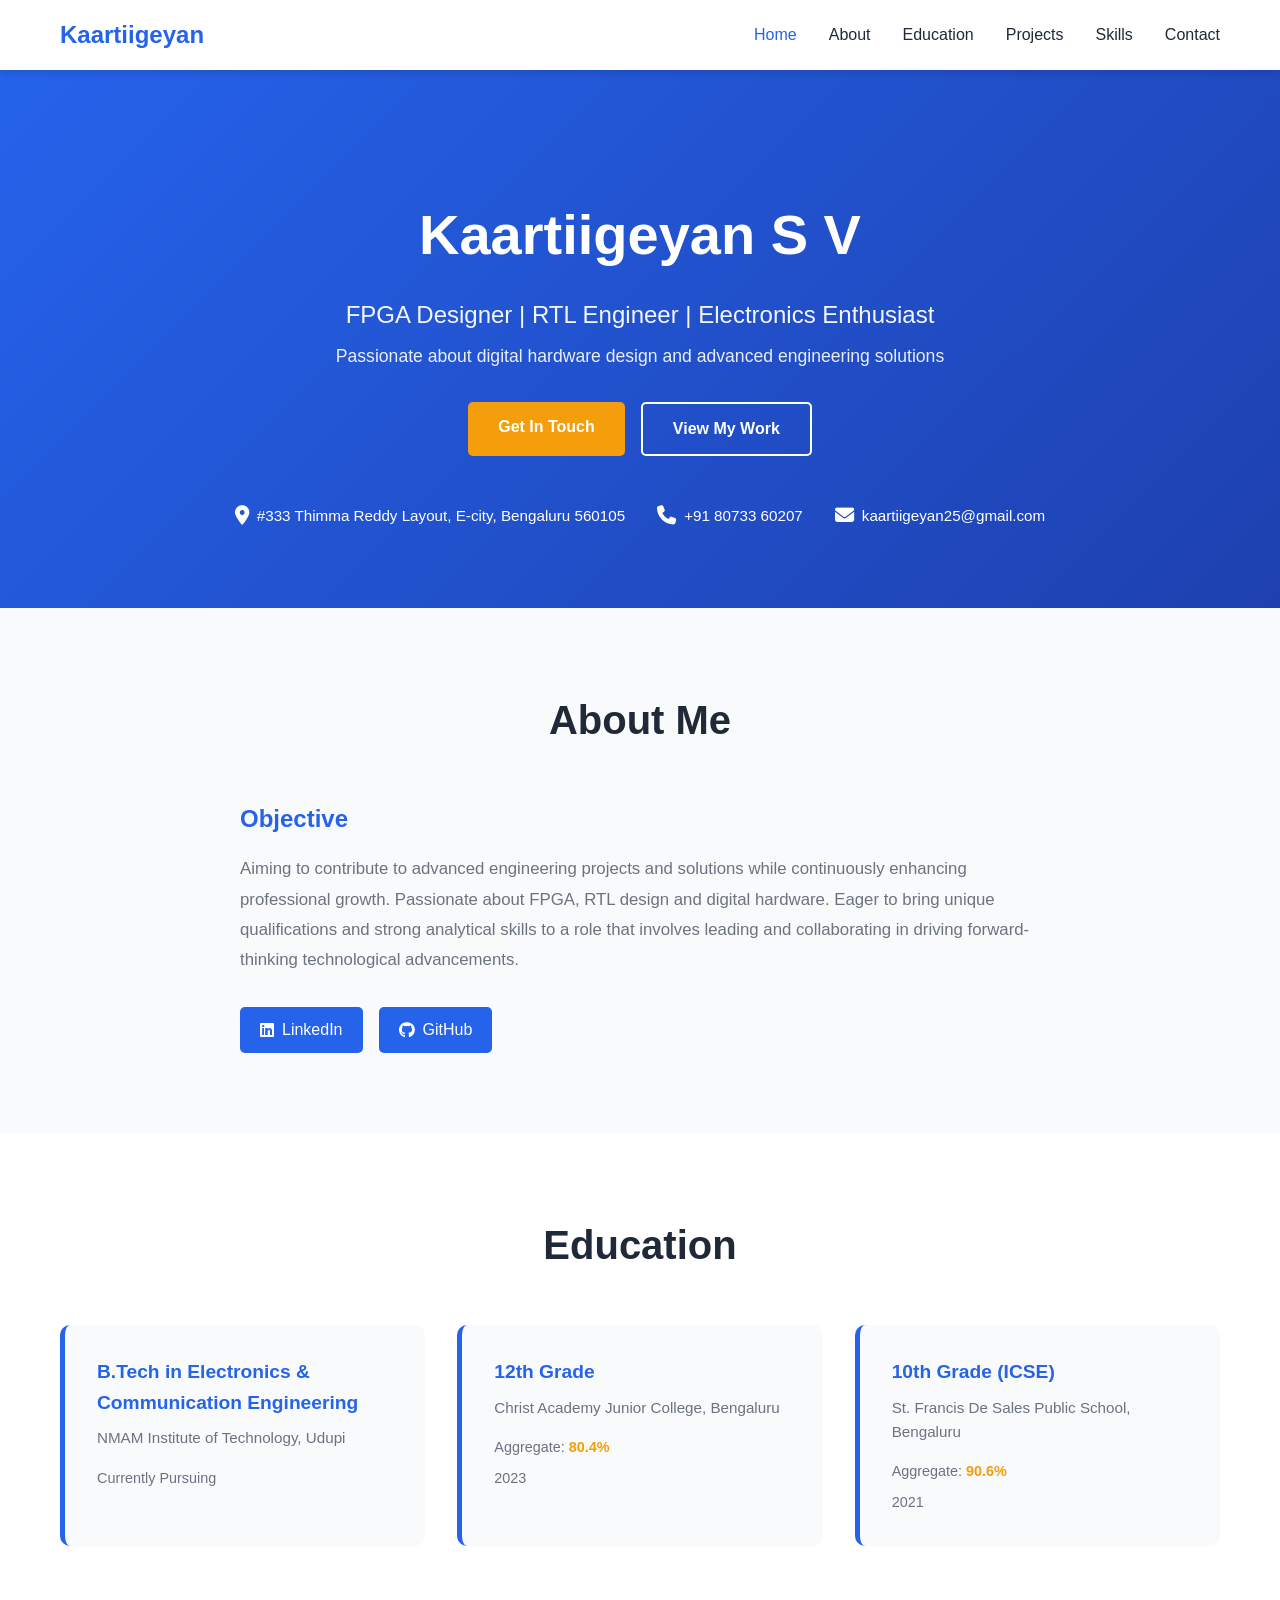
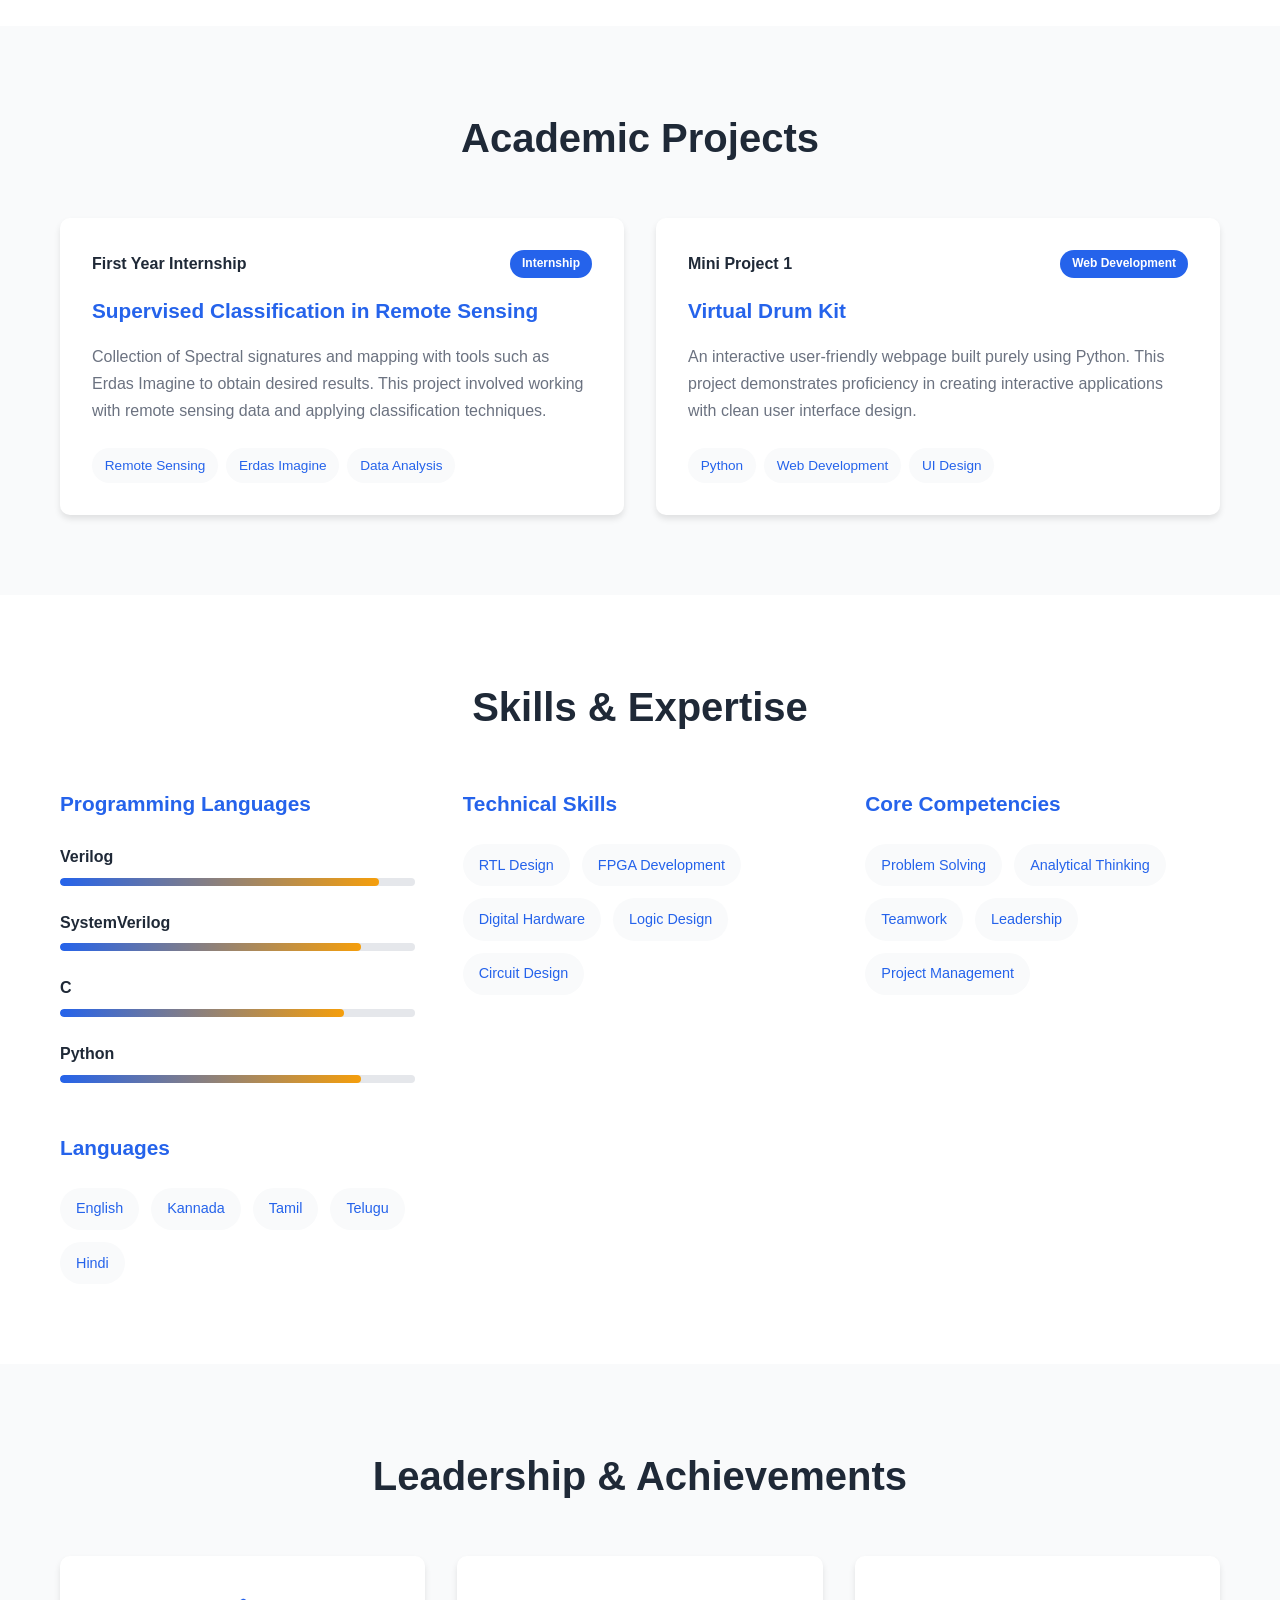
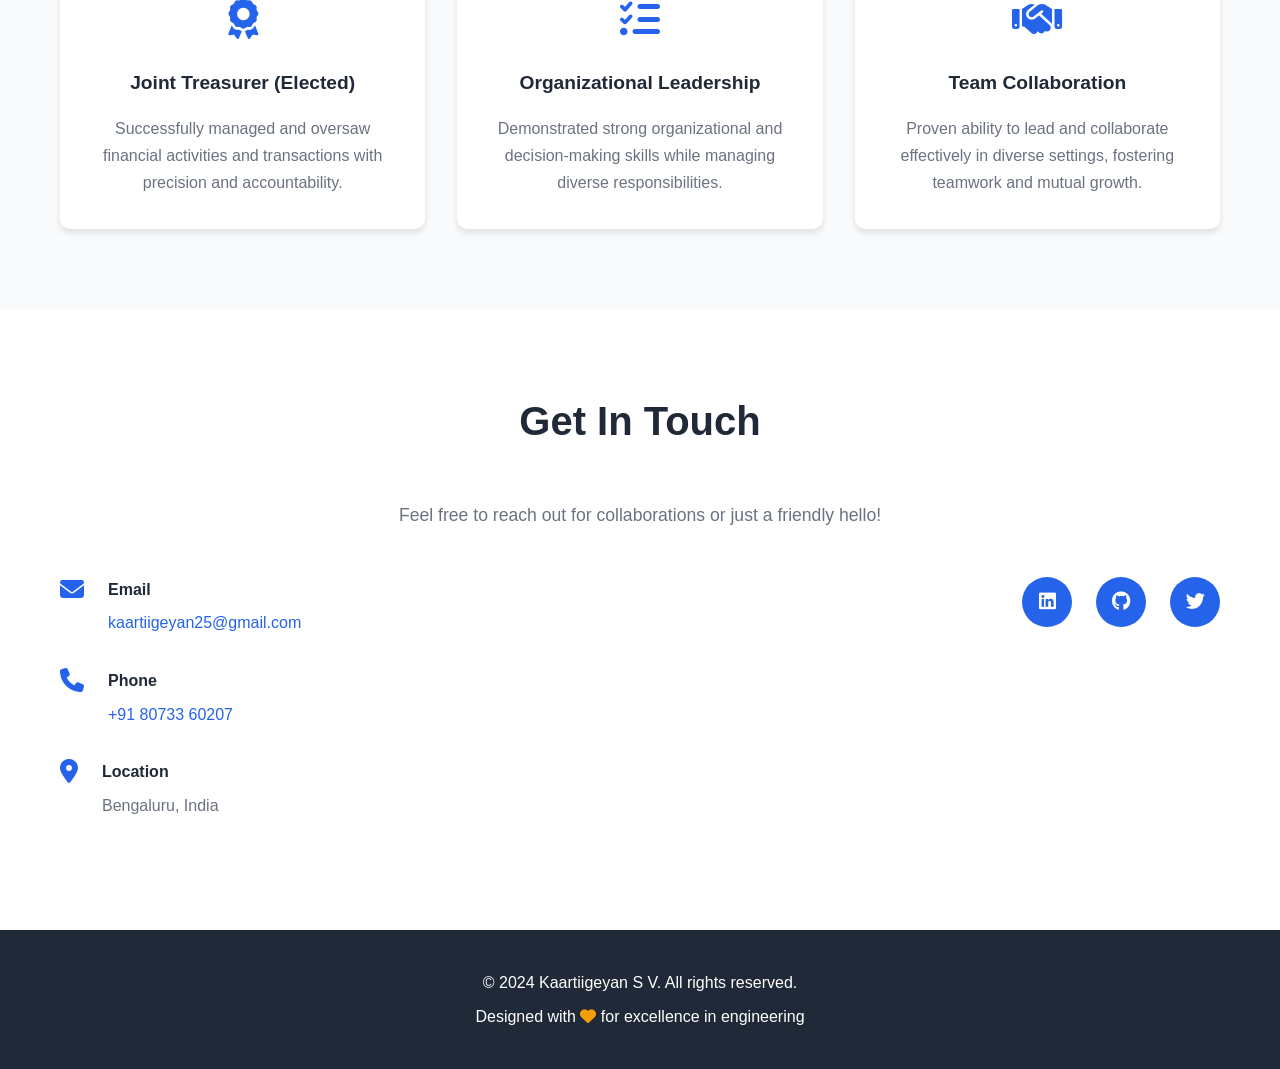
==== index.html @ b0bccbf6 "Add professional portfolio website with hero, education, projects, skills, and contact sections" ====
<!DOCTYPE html>
<html lang="en">
<head>
    <meta charset="UTF-8">
    <meta name="viewport" content="width=device-width, initial-scale=1.0">
    <title>Kaartiigeyan S V - Portfolio</title>
    <link rel="stylesheet" href="styles.css">
    <link rel="stylesheet" href="https://cdnjs.cloudflare.com/ajax/libs/font-awesome/6.4.0/css/all.min.css">
</head>
<body>
    <!-- Navigation -->
    <nav class="navbar">
        <div class="container">
            <div class="logo">Kaartiigeyan</div>
            <ul class="nav-links">
                <li><a href="#home">Home</a></li>
                <li><a href="#about">About</a></li>
                <li><a href="#education">Education</a></li>
                <li><a href="#projects">Projects</a></li>
                <li><a href="#skills">Skills</a></li>
                <li><a href="#contact">Contact</a></li>
            </ul>
        </div>
    </nav>

    <!-- Hero Section -->
    <section id="home" class="hero">
        <div class="container">
            <div class="hero-content">
                <h1>Kaartiigeyan S V</h1>
                <p class="subtitle">FPGA Designer | RTL Engineer | Electronics Enthusiast</p>
                <p class="tagline">Passionate about digital hardware design and advanced engineering solutions</p>
                <div class="hero-buttons">
                    <a href="#contact" class="btn btn-primary">Get In Touch</a>
                    <a href="#projects" class="btn btn-secondary">View My Work</a>
                </div>
                <div class="hero-info">
                    <div class="info-item">
                        <i class="fas fa-map-marker-alt"></i>
                        <p>#333 Thimma Reddy Layout, E-city, Bengaluru 560105</p>
                    </div>
                    <div class="info-item">
                        <i class="fas fa-phone"></i>
                        <p>+91 80733 60207</p>
                    </div>
                    <div class="info-item">
                        <i class="fas fa-envelope"></i>
                        <p>kaartiigeyan25@gmail.com</p>
                    </div>
                </div>
            </div>
        </div>
    </section>

    <!-- About Section -->
    <section id="about" class="about">
        <div class="container">
            <h2>About Me</h2>
            <div class="about-content">
                <div class="about-text">
                    <h3>Objective</h3>
                    <p>Aiming to contribute to advanced engineering projects and solutions while continuously enhancing professional growth. Passionate about FPGA, RTL design and digital hardware. Eager to bring unique qualifications and strong analytical skills to a role that involves leading and collaborating in driving forward-thinking technological advancements.</p>
                    <div class="social-links">
                        <a href="https://www.linkedin.com" target="_blank"><i class="fab fa-linkedin"></i> LinkedIn</a>
                        <a href="https://www.github.com" target="_blank"><i class="fab fa-github"></i> GitHub</a>
                    </div>
                </div>
            </div>
        </div>
    </section>

    <!-- Education Section -->
    <section id="education" class="education">
        <div class="container">
            <h2>Education</h2>
            <div class="education-grid">
                <div class="education-card">
                    <div class="education-header">
                        <h3>B.Tech in Electronics & Communication Engineering</h3>
                        <p class="institution">NMAM Institute of Technology, Udupi</p>
                    </div>
                    <p class="status">Currently Pursuing</p>
                </div>
                <div class="education-card">
                    <div class="education-header">
                        <h3>12th Grade</h3>
                        <p class="institution">Christ Academy Junior College, Bengaluru</p>
                    </div>
                    <p class="score">Aggregate: <strong>80.4%</strong></p>
                    <p class="year">2023</p>
                </div>
                <div class="education-card">
                    <div class="education-header">
                        <h3>10th Grade (ICSE)</h3>
                        <p class="institution">St. Francis De Sales Public School, Bengaluru</p>
                    </div>
                    <p class="score">Aggregate: <strong>90.6%</strong></p>
                    <p class="year">2021</p>
                </div>
            </div>
        </div>
    </section>

    <!-- Projects Section -->
    <section id="projects" class="projects">
        <div class="container">
            <h2>Academic Projects</h2>
            <div class="projects-grid">
                <div class="project-card">
                    <div class="project-header">
                        <h3>First Year Internship</h3>
                        <span class="project-label">Internship</span>
                    </div>
                    <h4 class="project-title">Supervised Classification in Remote Sensing</h4>
                    <p class="project-description">
                        Collection of Spectral signatures and mapping with tools such as Erdas Imagine to obtain desired results. This project involved working with remote sensing data and applying classification techniques.
                    </p>
                    <div class="project-tech">
                        <span class="tech-tag">Remote Sensing</span>
                        <span class="tech-tag">Erdas Imagine</span>
                        <span class="tech-tag">Data Analysis</span>
                    </div>
                </div>
                <div class="project-card">
                    <div class="project-header">
                        <h3>Mini Project 1</h3>
                        <span class="project-label">Web Development</span>
                    </div>
                    <h4 class="project-title">Virtual Drum Kit</h4>
                    <p class="project-description">
                        An interactive user-friendly webpage built purely using Python. This project demonstrates proficiency in creating interactive applications with clean user interface design.
                    </p>
                    <div class="project-tech">
                        <span class="tech-tag">Python</span>
                        <span class="tech-tag">Web Development</span>
                        <span class="tech-tag">UI Design</span>
                    </div>
                </div>
            </div>
        </div>
    </section>

    <!-- Skills Section -->
    <section id="skills" class="skills">
        <div class="container">
            <h2>Skills & Expertise</h2>
            <div class="skills-grid">
                <div class="skill-category">
                    <h3>Programming Languages</h3>
                    <div class="skill-items">
                        <div class="skill-item">
                            <span class="skill-name">Verilog</span>
                            <div class="skill-bar">
                                <div class="skill-progress" style="width: 90%"></div>
                            </div>
                        </div>
                        <div class="skill-item">
                            <span class="skill-name">SystemVerilog</span>
                            <div class="skill-bar">
                                <div class="skill-progress" style="width: 85%"></div>
                            </div>
                        </div>
                        <div class="skill-item">
                            <span class="skill-name">C</span>
                            <div class="skill-bar">
                                <div class="skill-progress" style="width: 80%"></div>
                            </div>
                        </div>
                        <div class="skill-item">
                            <span class="skill-name">Python</span>
                            <div class="skill-bar">
                                <div class="skill-progress" style="width: 85%"></div>
                            </div>
                        </div>
                    </div>
                </div>

                <div class="skill-category">
                    <h3>Technical Skills</h3>
                    <div class="skill-tags">
                        <span class="tag">RTL Design</span>
                        <span class="tag">FPGA Development</span>
                        <span class="tag">Digital Hardware</span>
                        <span class="tag">Logic Design</span>
                        <span class="tag">Circuit Design</span>
                    </div>
                </div>

                <div class="skill-category">
                    <h3>Core Competencies</h3>
                    <div class="skill-tags">
                        <span class="tag">Problem Solving</span>
                        <span class="tag">Analytical Thinking</span>
                        <span class="tag">Teamwork</span>
                        <span class="tag">Leadership</span>
                        <span class="tag">Project Management</span>
                    </div>
                </div>

                <div class="skill-category">
                    <h3>Languages</h3>
                    <div class="skill-tags">
                        <span class="tag">English</span>
                        <span class="tag">Kannada</span>
                        <span class="tag">Tamil</span>
                        <span class="tag">Telugu</span>
                        <span class="tag">Hindi</span>
                    </div>
                </div>
            </div>
        </div>
    </section>

    <!-- Leadership Section -->
    <section id="leadership" class="leadership">
        <div class="container">
            <h2>Leadership & Achievements</h2>
            <div class="leadership-grid">
                <div class="leadership-card">
                    <div class="card-icon">
                        <i class="fas fa-award"></i>
                    </div>
                    <h3>Joint Treasurer (Elected)</h3>
                    <p>Successfully managed and oversaw financial activities and transactions with precision and accountability.</p>
                </div>
                <div class="leadership-card">
                    <div class="card-icon">
                        <i class="fas fa-tasks"></i>
                    </div>
                    <h3>Organizational Leadership</h3>
                    <p>Demonstrated strong organizational and decision-making skills while managing diverse responsibilities.</p>
                </div>
                <div class="leadership-card">
                    <div class="card-icon">
                        <i class="fas fa-handshake"></i>
                    </div>
                    <h3>Team Collaboration</h3>
                    <p>Proven ability to lead and collaborate effectively in diverse settings, fostering teamwork and mutual growth.</p>
                </div>
            </div>
        </div>
    </section>

    <!-- Contact Section -->
    <section id="contact" class="contact">
        <div class="container">
            <h2>Get In Touch</h2>
            <p class="contact-intro">Feel free to reach out for collaborations or just a friendly hello!</p>
            <div class="contact-content">
                <div class="contact-info">
                    <div class="contact-item">
                        <i class="fas fa-envelope"></i>
                        <div>
                            <h4>Email</h4>
                            <a href="mailto:kaartiigeyan25@gmail.com">kaartiigeyan25@gmail.com</a>
                        </div>
                    </div>
                    <div class="contact-item">
                        <i class="fas fa-phone"></i>
                        <div>
                            <h4>Phone</h4>
                            <a href="tel:+918073360207">+91 80733 60207</a>
                        </div>
                    </div>
                    <div class="contact-item">
                        <i class="fas fa-map-marker-alt"></i>
                        <div>
                            <h4>Location</h4>
                            <p>Bengaluru, India</p>
                        </div>
                    </div>
                </div>
                <div class="social-icons">
                    <a href="https://www.linkedin.com" target="_blank" title="LinkedIn"><i class="fab fa-linkedin"></i></a>
                    <a href="https://www.github.com" target="_blank" title="GitHub"><i class="fab fa-github"></i></a>
                    <a href="https://twitter.com" target="_blank" title="Twitter"><i class="fab fa-twitter"></i></a>
                </div>
            </div>
        </div>
    </section>

    <!-- Footer -->
    <footer class="footer">
        <div class="container">
            <p>&copy; 2024 Kaartiigeyan S V. All rights reserved.</p>
            <p>Designed with <i class="fas fa-heart"></i> for excellence in engineering</p>
        </div>
    </footer>

    <script src="script.js"></script>
</body>
</html>
---- styles.css ----
* {
    margin: 0;
    padding: 0;
    box-sizing: border-box;
}

:root {
    --primary-color: #2563eb;
    --secondary-color: #1e40af;
    --accent-color: #f59e0b;
    --text-dark: #1f2937;
    --text-light: #6b7280;
    --bg-light: #f9fafb;
    --bg-white: #ffffff;
    --border-color: #e5e7eb;
    --shadow: 0 4px 6px rgba(0, 0, 0, 0.1);
    --shadow-lg: 0 20px 25px rgba(0, 0, 0, 0.1);
}

html {
    scroll-behavior: smooth;
}

body {
    font-family: 'Segoe UI', Tahoma, Geneva, Verdana, sans-serif;
    line-height: 1.6;
    color: var(--text-dark);
    background-color: var(--bg-white);
}

.container {
    max-width: 1200px;
    margin: 0 auto;
    padding: 0 20px;
}

/* Navigation */
.navbar {
    position: fixed;
    top: 0;
    width: 100%;
    background-color: var(--bg-white);
    box-shadow: var(--shadow);
    z-index: 1000;
}

.navbar .container {
    display: flex;
    justify-content: space-between;
    align-items: center;
    padding: 1rem 20px;
}

.logo {
    font-size: 1.5rem;
    font-weight: 700;
    color: var(--primary-color);
}

.nav-links {
    display: flex;
    list-style: none;
    gap: 2rem;
}

.nav-links a {
    text-decoration: none;
    color: var(--text-dark);
    font-weight: 500;
    transition: color 0.3s ease;
}

.nav-links a:hover {
    color: var(--primary-color);
}

/* Hero Section */
.hero {
    background: linear-gradient(135deg, var(--primary-color) 0%, var(--secondary-color) 100%);
    color: white;
    padding: 120px 20px 80px;
    margin-top: 70px;
    text-align: center;
}

.hero-content h1 {
    font-size: 3.5rem;
    margin-bottom: 1rem;
    font-weight: 700;
}

.hero-content .subtitle {
    font-size: 1.5rem;
    margin-bottom: 0.5rem;
    opacity: 0.95;
}

.hero-content .tagline {
    font-size: 1.1rem;
    margin-bottom: 2rem;
    opacity: 0.9;
}

.hero-buttons {
    display: flex;
    gap: 1rem;
    justify-content: center;
    margin-bottom: 3rem;
    flex-wrap: wrap;
}

.btn {
    padding: 12px 30px;
    text-decoration: none;
    border-radius: 5px;
    font-weight: 600;
    transition: all 0.3s ease;
    display: inline-block;
}

.btn-primary {
    background-color: var(--accent-color);
    color: white;
}

.btn-primary:hover {
    background-color: #d97706;
    transform: translateY(-2px);
    box-shadow: var(--shadow-lg);
}

.btn-secondary {
    background-color: transparent;
    color: white;
    border: 2px solid white;
}

.btn-secondary:hover {
    background-color: white;
    color: var(--primary-color);
}

.hero-info {
    display: flex;
    gap: 2rem;
    justify-content: center;
    flex-wrap: wrap;
    margin-top: 2rem;
}

.info-item {
    display: flex;
    align-items: center;
    gap: 0.5rem;
    font-size: 0.95rem;
}

.info-item i {
    font-size: 1.2rem;
}

/* About Section */
.about {
    padding: 80px 20px;
    background-color: var(--bg-light);
}

.about h2,
.education h2,
.projects h2,
.skills h2,
.leadership h2,
.contact h2 {
    font-size: 2.5rem;
    margin-bottom: 3rem;
    text-align: center;
    color: var(--text-dark);
}

.about-content {
    max-width: 800px;
    margin: 0 auto;
}

.about-text h3 {
    color: var(--primary-color);
    margin-bottom: 1rem;
    font-size: 1.5rem;
}

.about-text p {
    color: var(--text-light);
    font-size: 1.05rem;
    line-height: 1.8;
    margin-bottom: 1.5rem;
}

.social-links {
    display: flex;
    gap: 1rem;
    margin-top: 2rem;
}

.social-links a {
    display: inline-flex;
    align-items: center;
    gap: 0.5rem;
    padding: 10px 20px;
    background-color: var(--primary-color);
    color: white;
    text-decoration: none;
    border-radius: 5px;
    transition: background-color 0.3s ease;
}

.social-links a:hover {
    background-color: var(--secondary-color);
}

/* Education Section */
.education {
    padding: 80px 20px;
    background-color: var(--bg-white);
}

.education-grid {
    display: grid;
    grid-template-columns: repeat(auto-fit, minmax(300px, 1fr));
    gap: 2rem;
}

.education-card {
    background-color: var(--bg-light);
    padding: 2rem;
    border-radius: 10px;
    border-left: 5px solid var(--primary-color);
    transition: all 0.3s ease;
}

.education-card:hover {
    box-shadow: var(--shadow-lg);
    transform: translateY(-5px);
}

.education-header h3 {
    color: var(--primary-color);
    margin-bottom: 0.5rem;
    font-size: 1.2rem;
}

.institution {
    color: var(--text-light);
    font-size: 0.95rem;
    margin-bottom: 1rem;
}

.status,
.score,
.year {
    color: var(--text-light);
    font-size: 0.9rem;
    margin-top: 0.5rem;
}

.score strong {
    color: var(--accent-color);
}

/* Projects Section */
.projects {
    padding: 80px 20px;
    background-color: var(--bg-light);
}

.projects-grid {
    display: grid;
    grid-template-columns: repeat(auto-fit, minmax(350px, 1fr));
    gap: 2rem;
}

.project-card {
    background-color: var(--bg-white);
    padding: 2rem;
    border-radius: 10px;
    box-shadow: var(--shadow);
    transition: all 0.3s ease;
}

.project-card:hover {
    box-shadow: var(--shadow-lg);
    transform: translateY(-5px);
}

.project-header {
    display: flex;
    justify-content: space-between;
    align-items: center;
    margin-bottom: 1rem;
}

.project-header h3 {
    color: var(--text-dark);
    font-size: 1rem;
}

.project-label {
    background-color: var(--primary-color);
    color: white;
    padding: 0.25rem 0.75rem;
    border-radius: 20px;
    font-size: 0.75rem;
    font-weight: 600;
}

.project-title {
    color: var(--primary-color);
    margin-bottom: 1rem;
    font-size: 1.3rem;
}

.project-description {
    color: var(--text-light);
    margin-bottom: 1.5rem;
    line-height: 1.7;
}

.project-tech {
    display: flex;
    flex-wrap: wrap;
    gap: 0.5rem;
}

.tech-tag {
    background-color: var(--bg-light);
    color: var(--primary-color);
    padding: 0.4rem 0.8rem;
    border-radius: 20px;
    font-size: 0.85rem;
    font-weight: 500;
}

/* Skills Section */
.skills {
    padding: 80px 20px;
    background-color: var(--bg-white);
}

.skills-grid {
    display: grid;
    grid-template-columns: repeat(auto-fit, minmax(300px, 1fr));
    gap: 3rem;
}

.skill-category h3 {
    color: var(--primary-color);
    margin-bottom: 1.5rem;
    font-size: 1.3rem;
}

.skill-items {
    display: flex;
    flex-direction: column;
    gap: 1.5rem;
}

.skill-item {
    display: flex;
    flex-direction: column;
}

.skill-name {
    color: var(--text-dark);
    font-weight: 600;
    margin-bottom: 0.5rem;
}

.skill-bar {
    width: 100%;
    height: 8px;
    background-color: var(--border-color);
    border-radius: 10px;
    overflow: hidden;
}

.skill-progress {
    height: 100%;
    background: linear-gradient(90deg, var(--primary-color), var(--accent-color));
    border-radius: 10px;
    transition: width 0.5s ease;
}

.skill-tags {
    display: flex;
    flex-wrap: wrap;
    gap: 0.75rem;
}

.tag {
    background-color: var(--bg-light);
    color: var(--primary-color);
    padding: 0.6rem 1rem;
    border-radius: 25px;
    font-size: 0.9rem;
    font-weight: 500;
    transition: all 0.3s ease;
}

.tag:hover {
    background-color: var(--primary-color);
    color: white;
}

/* Leadership Section */
.leadership {
    padding: 80px 20px;
    background-color: var(--bg-light);
}

.leadership-grid {
    display: grid;
    grid-template-columns: repeat(auto-fit, minmax(280px, 1fr));
    gap: 2rem;
}

.leadership-card {
    background-color: var(--bg-white);
    padding: 2rem;
    border-radius: 10px;
    text-align: center;
    box-shadow: var(--shadow);
    transition: all 0.3s ease;
}

.leadership-card:hover {
    box-shadow: var(--shadow-lg);
    transform: translateY(-5px);
}

.card-icon {
    font-size: 2.5rem;
    color: var(--primary-color);
    margin-bottom: 1rem;
}

.leadership-card h3 {
    color: var(--text-dark);
    margin-bottom: 1rem;
    font-size: 1.2rem;
}

.leadership-card p {
    color: var(--text-light);
    line-height: 1.7;
}

/* Contact Section */
.contact {
    padding: 80px 20px;
    background-color: var(--bg-white);
}

.contact-intro {
    text-align: center;
    color: var(--text-light);
    font-size: 1.1rem;
    margin-bottom: 3rem;
}

.contact-content {
    display: flex;
    justify-content: space-around;
    align-items: flex-start;
    gap: 3rem;
    flex-wrap: wrap;
}

.contact-info {
    flex: 1;
    min-width: 300px;
}

.contact-item {
    display: flex;
    gap: 1.5rem;
    margin-bottom: 2rem;
}

.contact-item i {
    font-size: 1.5rem;
    color: var(--primary-color);
    flex-shrink: 0;
}

.contact-item h4 {
    color: var(--text-dark);
    margin-bottom: 0.5rem;
}

.contact-item a {
    color: var(--primary-color);
    text-decoration: none;
    transition: color 0.3s ease;
}

.contact-item a:hover {
    color: var(--secondary-color);
}

.contact-item p {
    color: var(--text-light);
}

.social-icons {
    display: flex;
    gap: 1.5rem;
    justify-content: center;
    flex-wrap: wrap;
}

.social-icons a {
    display: inline-flex;
    align-items: center;
    justify-content: center;
    width: 50px;
    height: 50px;
    background-color: var(--primary-color);
    color: white;
    border-radius: 50%;
    text-decoration: none;
    font-size: 1.2rem;
    transition: all 0.3s ease;
}

.social-icons a:hover {
    background-color: var(--secondary-color);
    transform: translateY(-5px);
}

/* Footer */
.footer {
    background-color: var(--text-dark);
    color: white;
    padding: 2rem;
    text-align: center;
}

.footer p {
    margin: 0.5rem 0;
}

.footer i {
    color: var(--accent-color);
}

/* Responsive Design */
@media (max-width: 768px) {
    .nav-links {
        gap: 1rem;
        font-size: 0.9rem;
    }

    .hero-content h1 {
        font-size: 2.5rem;
    }

    .hero-content .subtitle {
        font-size: 1.2rem;
    }

    .hero-buttons {
        flex-direction: column;
        align-items: center;
    }

    .btn {
        width: 100%;
        max-width: 300px;
    }

    .hero-info {
        flex-direction: column;
        gap: 1rem;
    }

    .info-item {
        justify-content: center;
    }

    .about h2,
    .education h2,
    .projects h2,
    .skills h2,
    .leadership h2,
    .contact h2 {
        font-size: 2rem;
    }

    .contact-content {
        flex-direction: column;
        align-items: center;
        text-align: center;
    }

    .contact-item {
        justify-content: center;
    }
}

@media (max-width: 480px) {
    .navbar .container {
        flex-direction: column;
        gap: 1rem;
    }

    .nav-links {
        flex-wrap: wrap;
        justify-content: center;
        gap: 0.5rem;
    }

    .hero {
        padding: 80px 20px 50px;
        margin-top: 150px;
    }

    .hero-content h1 {
        font-size: 2rem;
    }

    .hero-content .subtitle {
        font-size: 1rem;
    }

    .projects-grid,
    .education-grid,
    .leadership-grid {
        grid-template-columns: 1fr;
    }

    .social-links {
        flex-direction: column;
    }

    .social-links a {
        width: 100%;
    }
}
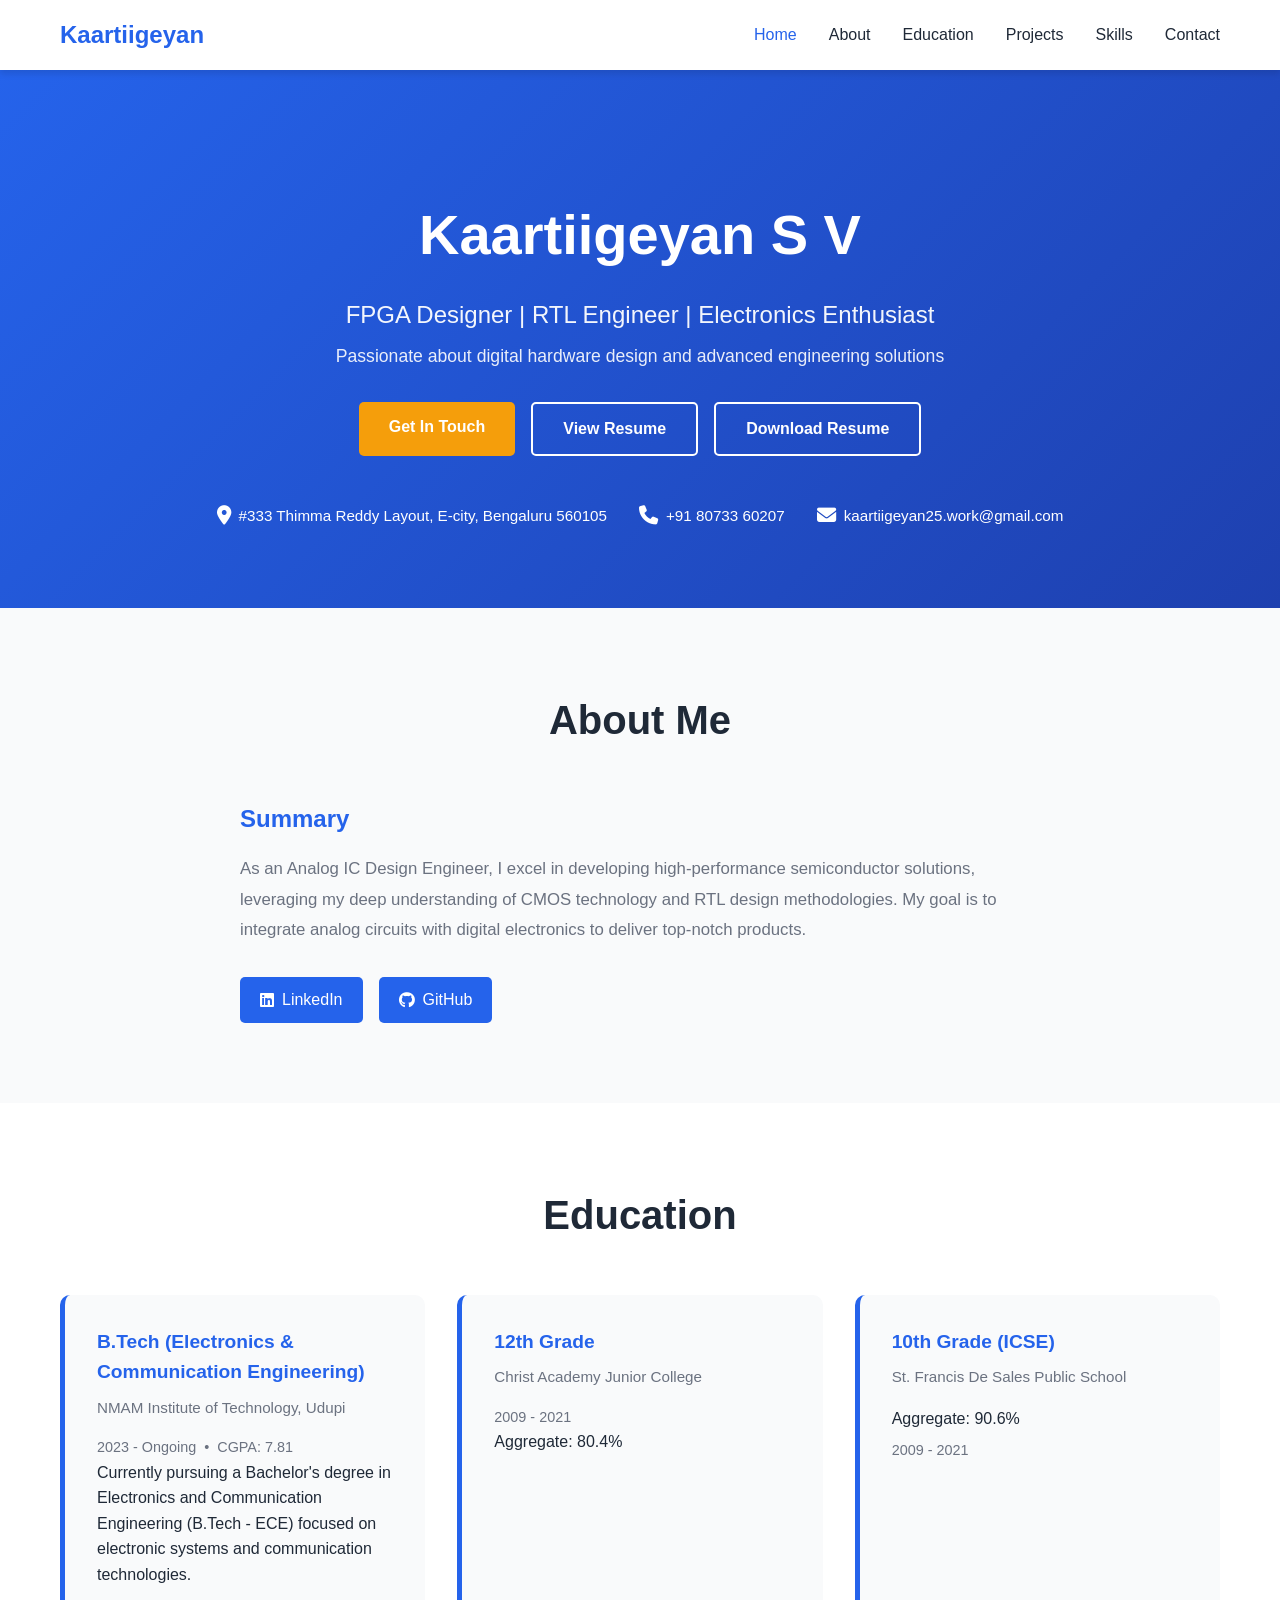
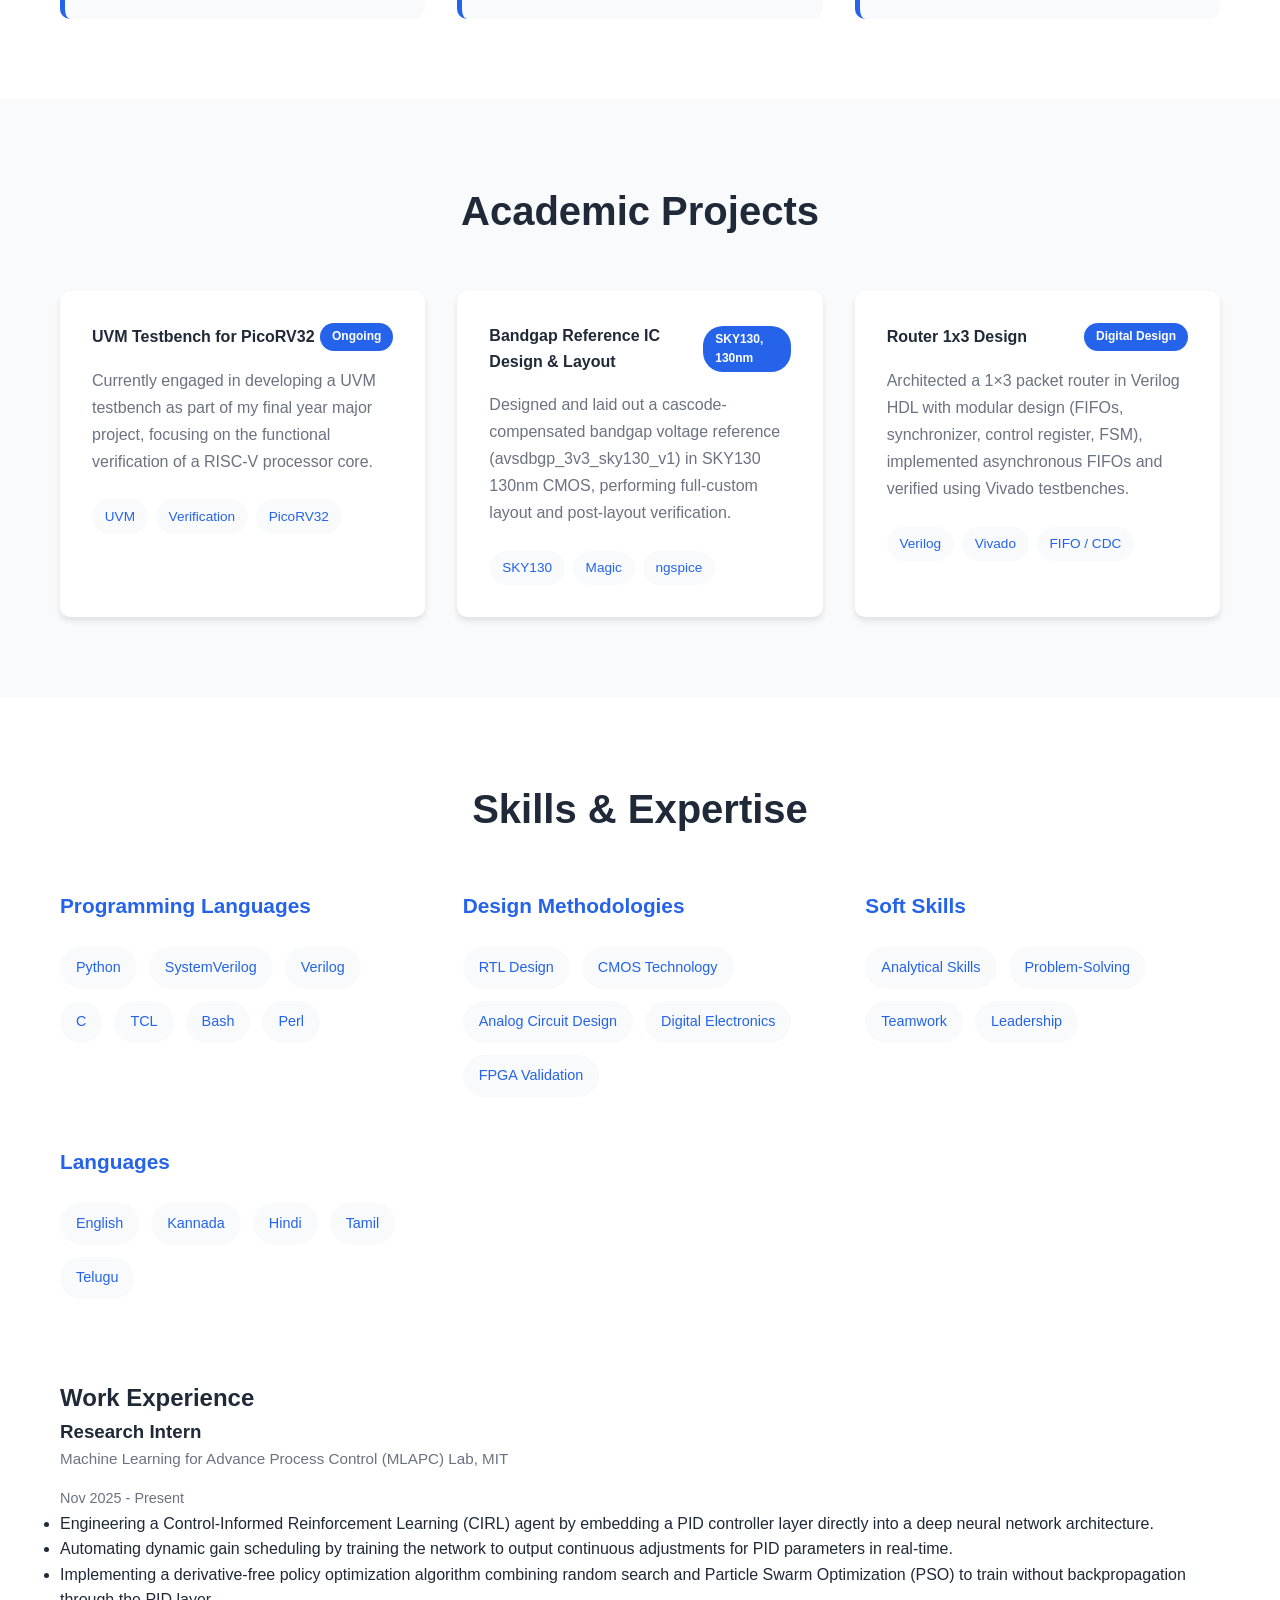
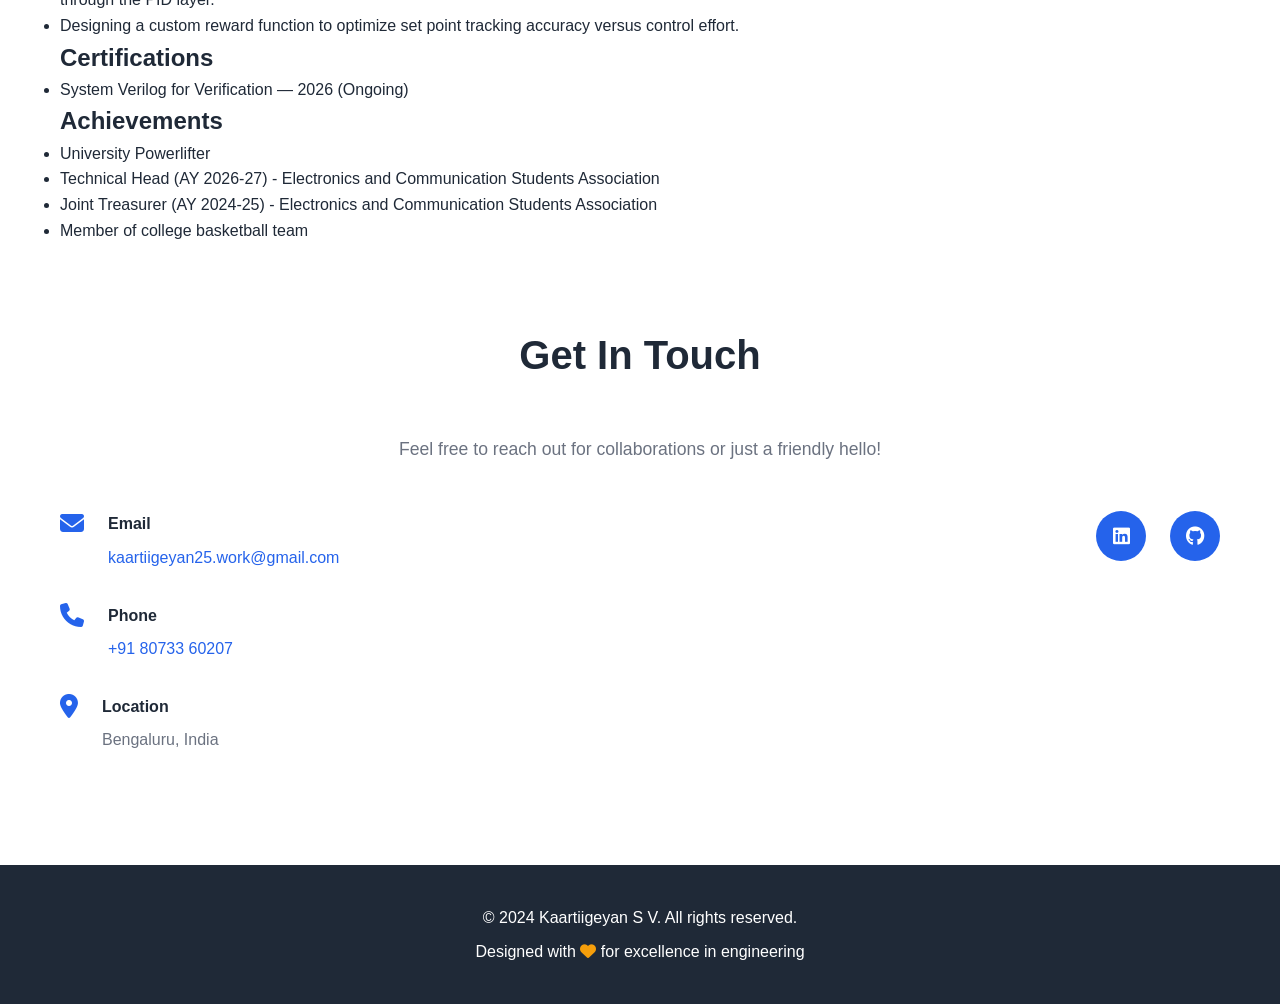
==== commit adb0a0ab: "Update index.html" ====
--- a/index.html
+++ b/index.html
@@ -32,7 +32,8 @@
                 <p class="tagline">Passionate about digital hardware design and advanced engineering solutions</p>
                 <div class="hero-buttons">
                     <a href="#contact" class="btn btn-primary">Get In Touch</a>
-                    <a href="#projects" class="btn btn-secondary">View My Work</a>
+                    <a href="resume.html" class="btn btn-secondary">View Resume</a>
+                    <a href="Kaartiigeyan_resume.pdf" class="btn btn-secondary" download>Download Resume</a>
                 </div>
                 <div class="hero-info">
                     <div class="info-item">
@@ -45,7 +46,7 @@
                     </div>
                     <div class="info-item">
                         <i class="fas fa-envelope"></i>
-                        <p>kaartiigeyan25@gmail.com</p>
+                        <p>kaartiigeyan25.work@gmail.com</p>
                     </div>
                 </div>
             </div>
@@ -58,11 +59,11 @@
             <h2>About Me</h2>
             <div class="about-content">
                 <div class="about-text">
-                    <h3>Objective</h3>
-                    <p>Aiming to contribute to advanced engineering projects and solutions while continuously enhancing professional growth. Passionate about FPGA, RTL design and digital hardware. Eager to bring unique qualifications and strong analytical skills to a role that involves leading and collaborating in driving forward-thinking technological advancements.</p>
+                    <h3>Summary</h3>
+                    <p>As an Analog IC Design Engineer, I excel in developing high-performance semiconductor solutions, leveraging my deep understanding of CMOS technology and RTL design methodologies. My goal is to integrate analog circuits with digital electronics to deliver top-notch products.</p>
                     <div class="social-links">
-                        <a href="https://www.linkedin.com" target="_blank"><i class="fab fa-linkedin"></i> LinkedIn</a>
-                        <a href="https://www.github.com" target="_blank"><i class="fab fa-github"></i> GitHub</a>
+                        <a href="https://www.linkedin.com/in/kaartiigeyan" target="_blank"><i class="fab fa-linkedin"></i> LinkedIn</a>
+                        <a href="https://github.com/kaartiigeyan" target="_blank"><i class="fab fa-github"></i> GitHub</a>
                     </div>
                 </div>
             </div>
@@ -76,26 +77,27 @@
             <div class="education-grid">
                 <div class="education-card">
                     <div class="education-header">
-                        <h3>B.Tech in Electronics & Communication Engineering</h3>
+                        <h3>B.Tech (Electronics & Communication Engineering)</h3>
                         <p class="institution">NMAM Institute of Technology, Udupi</p>
                     </div>
-                    <p class="status">Currently Pursuing</p>
+                    <p class="status">2023 - Ongoing &nbsp;•&nbsp; CGPA: 7.81</p>
+                    <p>Currently pursuing a Bachelor's degree in Electronics and Communication Engineering (B.Tech - ECE) focused on electronic systems and communication technologies.</p>
                 </div>
                 <div class="education-card">
                     <div class="education-header">
                         <h3>12th Grade</h3>
-                        <p class="institution">Christ Academy Junior College, Bengaluru</p>
-                    </div>
-                    <p class="score">Aggregate: <strong>80.4%</strong></p>
-                    <p class="year">2023</p>
+                        <p class="institution">Christ Academy Junior College</p>
+                    </div>
+                    <p class="year">2009 - 2021</p>
+                    <p>Aggregate: 80.4%</p>
                 </div>
                 <div class="education-card">
                     <div class="education-header">
                         <h3>10th Grade (ICSE)</h3>
-                        <p class="institution">St. Francis De Sales Public School, Bengaluru</p>
-                    </div>
-                    <p class="score">Aggregate: <strong>90.6%</strong></p>
-                    <p class="year">2021</p>
+                        <p class="institution">St. Francis De Sales Public School</p>
+                        <p>Aggregate: 90.6%</p>
+                    </div>
+                    <p class="year">2009 - 2021</p>
                 </div>
             </div>
         </div>
@@ -108,32 +110,40 @@
             <div class="projects-grid">
                 <div class="project-card">
                     <div class="project-header">
-                        <h3>First Year Internship</h3>
-                        <span class="project-label">Internship</span>
-                    </div>
-                    <h4 class="project-title">Supervised Classification in Remote Sensing</h4>
-                    <p class="project-description">
-                        Collection of Spectral signatures and mapping with tools such as Erdas Imagine to obtain desired results. This project involved working with remote sensing data and applying classification techniques.
-                    </p>
+                        <h3>UVM Testbench for PicoRV32</h3>
+                        <span class="project-label">Ongoing</span>
+                    </div>
+                    <p class="project-description">Currently engaged in developing a UVM testbench as part of my final year major project, focusing on the functional verification of a RISC-V processor core.</p>
                     <div class="project-tech">
-                        <span class="tech-tag">Remote Sensing</span>
-                        <span class="tech-tag">Erdas Imagine</span>
-                        <span class="tech-tag">Data Analysis</span>
-                    </div>
-                </div>
+                        <span class="tech-tag">UVM</span>
+                        <span class="tech-tag">Verification</span>
+                        <span class="tech-tag">PicoRV32</span>
+                    </div>
+                </div>
+
                 <div class="project-card">
                     <div class="project-header">
-                        <h3>Mini Project 1</h3>
-                        <span class="project-label">Web Development</span>
-                    </div>
-                    <h4 class="project-title">Virtual Drum Kit</h4>
-                    <p class="project-description">
-                        An interactive user-friendly webpage built purely using Python. This project demonstrates proficiency in creating interactive applications with clean user interface design.
-                    </p>
+                        <h3>Bandgap Reference IC Design & Layout</h3>
+                        <span class="project-label">SKY130, 130nm</span>
+                    </div>
+                    <p class="project-description">Designed and laid out a cascode-compensated bandgap voltage reference (avsdbgp_3v3_sky130_v1) in SKY130 130nm CMOS, performing full-custom layout and post-layout verification.</p>
                     <div class="project-tech">
-                        <span class="tech-tag">Python</span>
-                        <span class="tech-tag">Web Development</span>
-                        <span class="tech-tag">UI Design</span>
+                        <span class="tech-tag">SKY130</span>
+                        <span class="tech-tag">Magic</span>
+                        <span class="tech-tag">ngspice</span>
+                    </div>
+                </div>
+
+                <div class="project-card">
+                    <div class="project-header">
+                        <h3>Router 1x3 Design</h3>
+                        <span class="project-label">Digital Design</span>
+                    </div>
+                    <p class="project-description">Architected a 1×3 packet router in Verilog HDL with modular design (FIFOs, synchronizer, control register, FSM), implemented asynchronous FIFOs and verified using Vivado testbenches.</p>
+                    <div class="project-tech">
+                        <span class="tech-tag">Verilog</span>
+                        <span class="tech-tag">Vivado</span>
+                        <span class="tech-tag">FIFO / CDC</span>
                     </div>
                 </div>
             </div>
@@ -147,53 +157,35 @@
             <div class="skills-grid">
                 <div class="skill-category">
                     <h3>Programming Languages</h3>
-                    <div class="skill-items">
-                        <div class="skill-item">
-                            <span class="skill-name">Verilog</span>
-                            <div class="skill-bar">
-                                <div class="skill-progress" style="width: 90%"></div>
-                            </div>
-                        </div>
-                        <div class="skill-item">
-                            <span class="skill-name">SystemVerilog</span>
-                            <div class="skill-bar">
-                                <div class="skill-progress" style="width: 85%"></div>
-                            </div>
-                        </div>
-                        <div class="skill-item">
-                            <span class="skill-name">C</span>
-                            <div class="skill-bar">
-                                <div class="skill-progress" style="width: 80%"></div>
-                            </div>
-                        </div>
-                        <div class="skill-item">
-                            <span class="skill-name">Python</span>
-                            <div class="skill-bar">
-                                <div class="skill-progress" style="width: 85%"></div>
-                            </div>
-                        </div>
-                    </div>
-                </div>
-
-                <div class="skill-category">
-                    <h3>Technical Skills</h3>
+                    <div class="skill-tags">
+                        <span class="tag">Python</span>
+                        <span class="tag">SystemVerilog</span>
+                        <span class="tag">Verilog</span>
+                        <span class="tag">C</span>
+                        <span class="tag">TCL</span>
+                        <span class="tag">Bash</span>
+                        <span class="tag">Perl</span>
+                    </div>
+                </div>
+
+                <div class="skill-category">
+                    <h3>Design Methodologies</h3>
                     <div class="skill-tags">
                         <span class="tag">RTL Design</span>
-                        <span class="tag">FPGA Development</span>
-                        <span class="tag">Digital Hardware</span>
-                        <span class="tag">Logic Design</span>
-                        <span class="tag">Circuit Design</span>
-                    </div>
-                </div>
-
-                <div class="skill-category">
-                    <h3>Core Competencies</h3>
-                    <div class="skill-tags">
-                        <span class="tag">Problem Solving</span>
-                        <span class="tag">Analytical Thinking</span>
+                        <span class="tag">CMOS Technology</span>
+                        <span class="tag">Analog Circuit Design</span>
+                        <span class="tag">Digital Electronics</span>
+                        <span class="tag">FPGA Validation</span>
+                    </div>
+                </div>
+
+                <div class="skill-category">
+                    <h3>Soft Skills</h3>
+                    <div class="skill-tags">
+                        <span class="tag">Analytical Skills</span>
+                        <span class="tag">Problem-Solving</span>
                         <span class="tag">Teamwork</span>
                         <span class="tag">Leadership</span>
-                        <span class="tag">Project Management</span>
                     </div>
                 </div>
 
@@ -202,9 +194,9 @@
                     <div class="skill-tags">
                         <span class="tag">English</span>
                         <span class="tag">Kannada</span>
+                        <span class="tag">Hindi</span>
                         <span class="tag">Tamil</span>
                         <span class="tag">Telugu</span>
-                        <span class="tag">Hindi</span>
                     </div>
                 </div>
             </div>
@@ -212,32 +204,43 @@
     </section>
 
     <!-- Leadership Section -->
-    <section id="leadership" class="leadership">
-        <div class="container">
-            <h2>Leadership & Achievements</h2>
-            <div class="leadership-grid">
-                <div class="leadership-card">
-                    <div class="card-icon">
-                        <i class="fas fa-award"></i>
-                    </div>
-                    <h3>Joint Treasurer (Elected)</h3>
-                    <p>Successfully managed and oversaw financial activities and transactions with precision and accountability.</p>
-                </div>
-                <div class="leadership-card">
-                    <div class="card-icon">
-                        <i class="fas fa-tasks"></i>
-                    </div>
-                    <h3>Organizational Leadership</h3>
-                    <p>Demonstrated strong organizational and decision-making skills while managing diverse responsibilities.</p>
-                </div>
-                <div class="leadership-card">
-                    <div class="card-icon">
-                        <i class="fas fa-handshake"></i>
-                    </div>
-                    <h3>Team Collaboration</h3>
-                    <p>Proven ability to lead and collaborate effectively in diverse settings, fostering teamwork and mutual growth.</p>
-                </div>
-            </div>
+    <section id="work" class="work">
+        <div class="container">
+            <h2>Work Experience</h2>
+            <div class="work-grid">
+                <div class="work-card">
+                    <h3>Research Intern</h3>
+                    <p class="institution">Machine Learning for Advance Process Control (MLAPC) Lab, MIT</p>
+                    <p class="year">Nov 2025 - Present</p>
+                    <ul>
+                        <li>Engineering a Control-Informed Reinforcement Learning (CIRL) agent by embedding a PID controller layer directly into a deep neural network architecture.</li>
+                        <li>Automating dynamic gain scheduling by training the network to output continuous adjustments for PID parameters in real-time.</li>
+                        <li>Implementing a derivative-free policy optimization algorithm combining random search and Particle Swarm Optimization (PSO) to train without backpropagation through the PID layer.</li>
+                        <li>Designing a custom reward function to optimize set point tracking accuracy versus control effort.</li>
+                    </ul>
+                </div>
+            </div>
+        </div>
+    </section>
+
+    <section id="certifications" class="certifications">
+        <div class="container">
+            <h2>Certifications</h2>
+            <ul>
+                <li>System Verilog for Verification — 2026 (Ongoing)</li>
+            </ul>
+        </div>
+    </section>
+
+    <section id="achievements" class="achievements">
+        <div class="container">
+            <h2>Achievements</h2>
+            <ul>
+                <li>University Powerlifter</li>
+                <li>Technical Head (AY 2026-27) - Electronics and Communication Students Association</li>
+                <li>Joint Treasurer (AY 2024-25) - Electronics and Communication Students Association</li>
+                <li>Member of college basketball team</li>
+            </ul>
         </div>
     </section>
 
@@ -252,7 +255,7 @@
                         <i class="fas fa-envelope"></i>
                         <div>
                             <h4>Email</h4>
-                            <a href="mailto:kaartiigeyan25@gmail.com">kaartiigeyan25@gmail.com</a>
+                            <a href="mailto:kaartiigeyan25.work@gmail.com">kaartiigeyan25.work@gmail.com</a>
                         </div>
                     </div>
                     <div class="contact-item">
@@ -271,9 +274,8 @@
                     </div>
                 </div>
                 <div class="social-icons">
-                    <a href="https://www.linkedin.com" target="_blank" title="LinkedIn"><i class="fab fa-linkedin"></i></a>
-                    <a href="https://www.github.com" target="_blank" title="GitHub"><i class="fab fa-github"></i></a>
-                    <a href="https://twitter.com" target="_blank" title="Twitter"><i class="fab fa-twitter"></i></a>
+                    <a href="https://www.linkedin.com/in/kaartiigeyan-s-v-66b686276/" target="_blank" title="LinkedIn"><i class="fab fa-linkedin"></i></a>
+                    <a href="https://github.com/Kaartiigeyan9" target="_blank" title="GitHub"><i class="fab fa-github"></i></a>
                 </div>
             </div>
         </div>
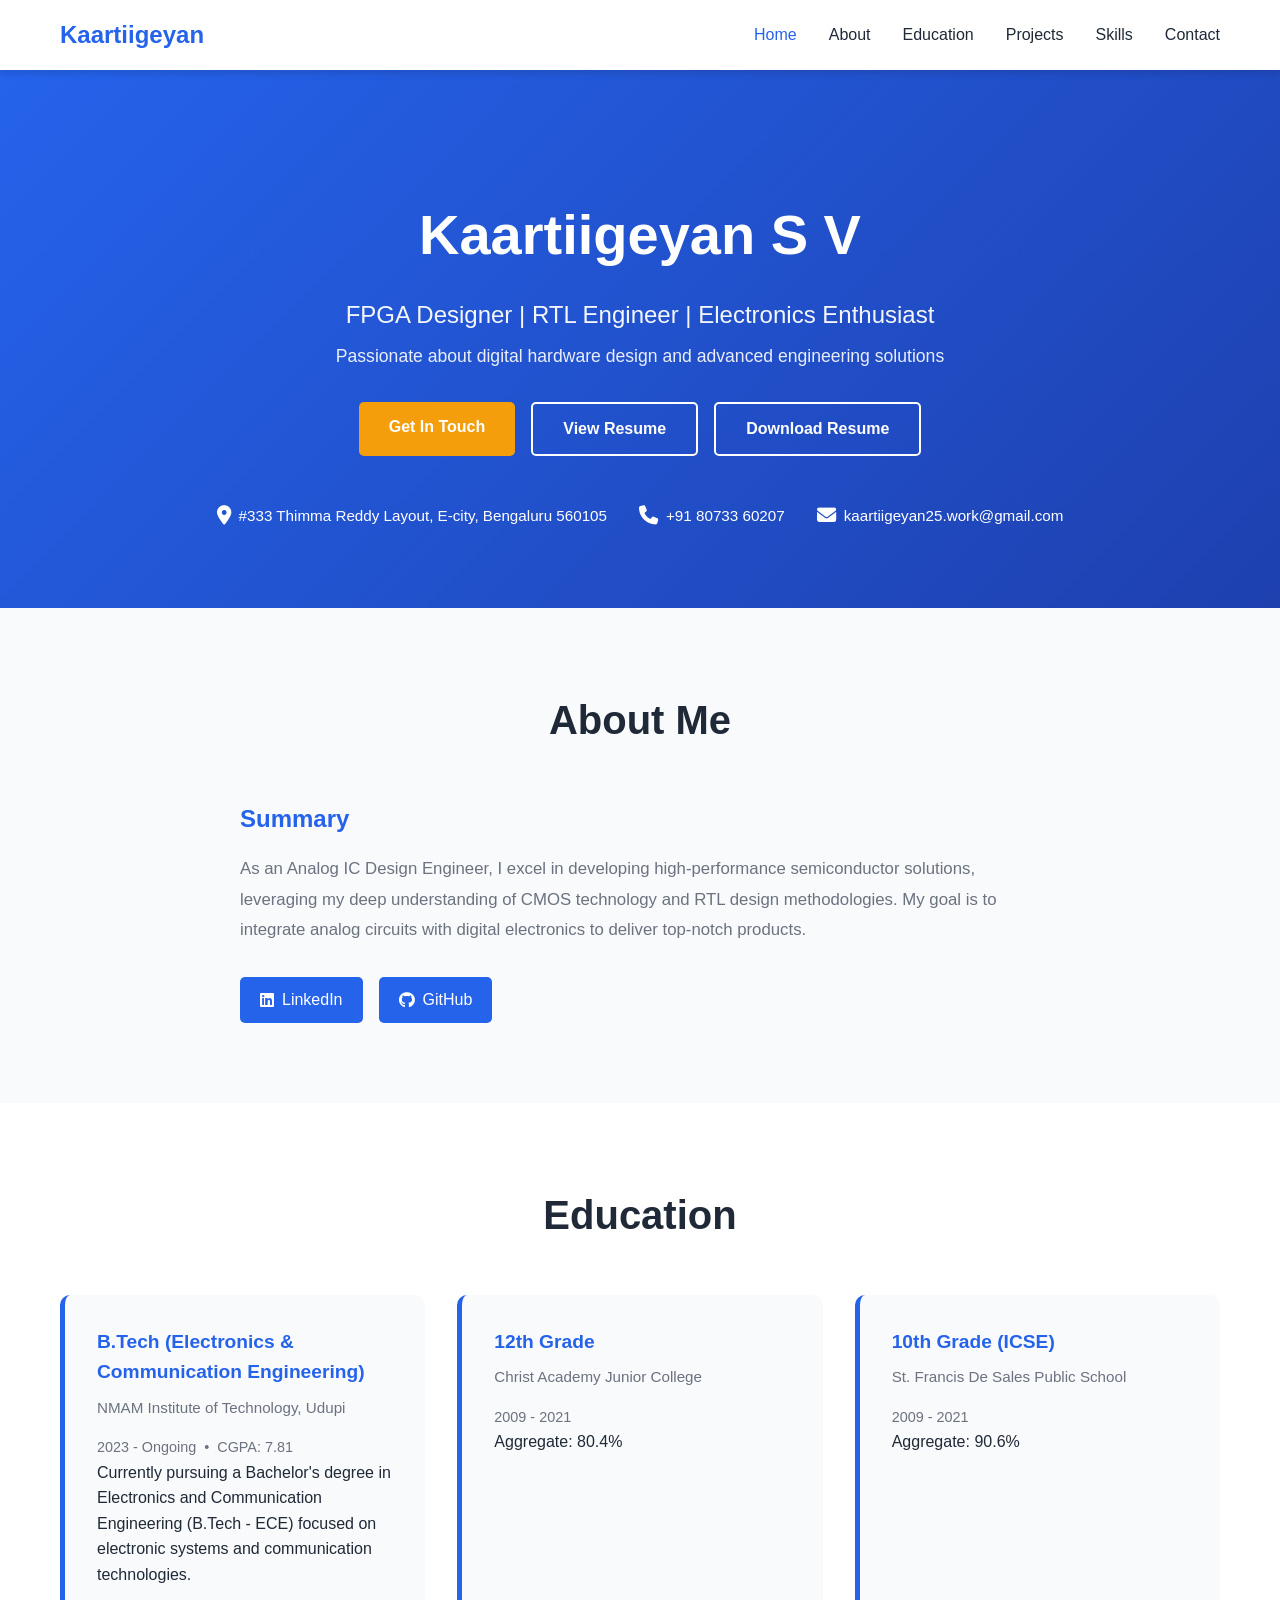
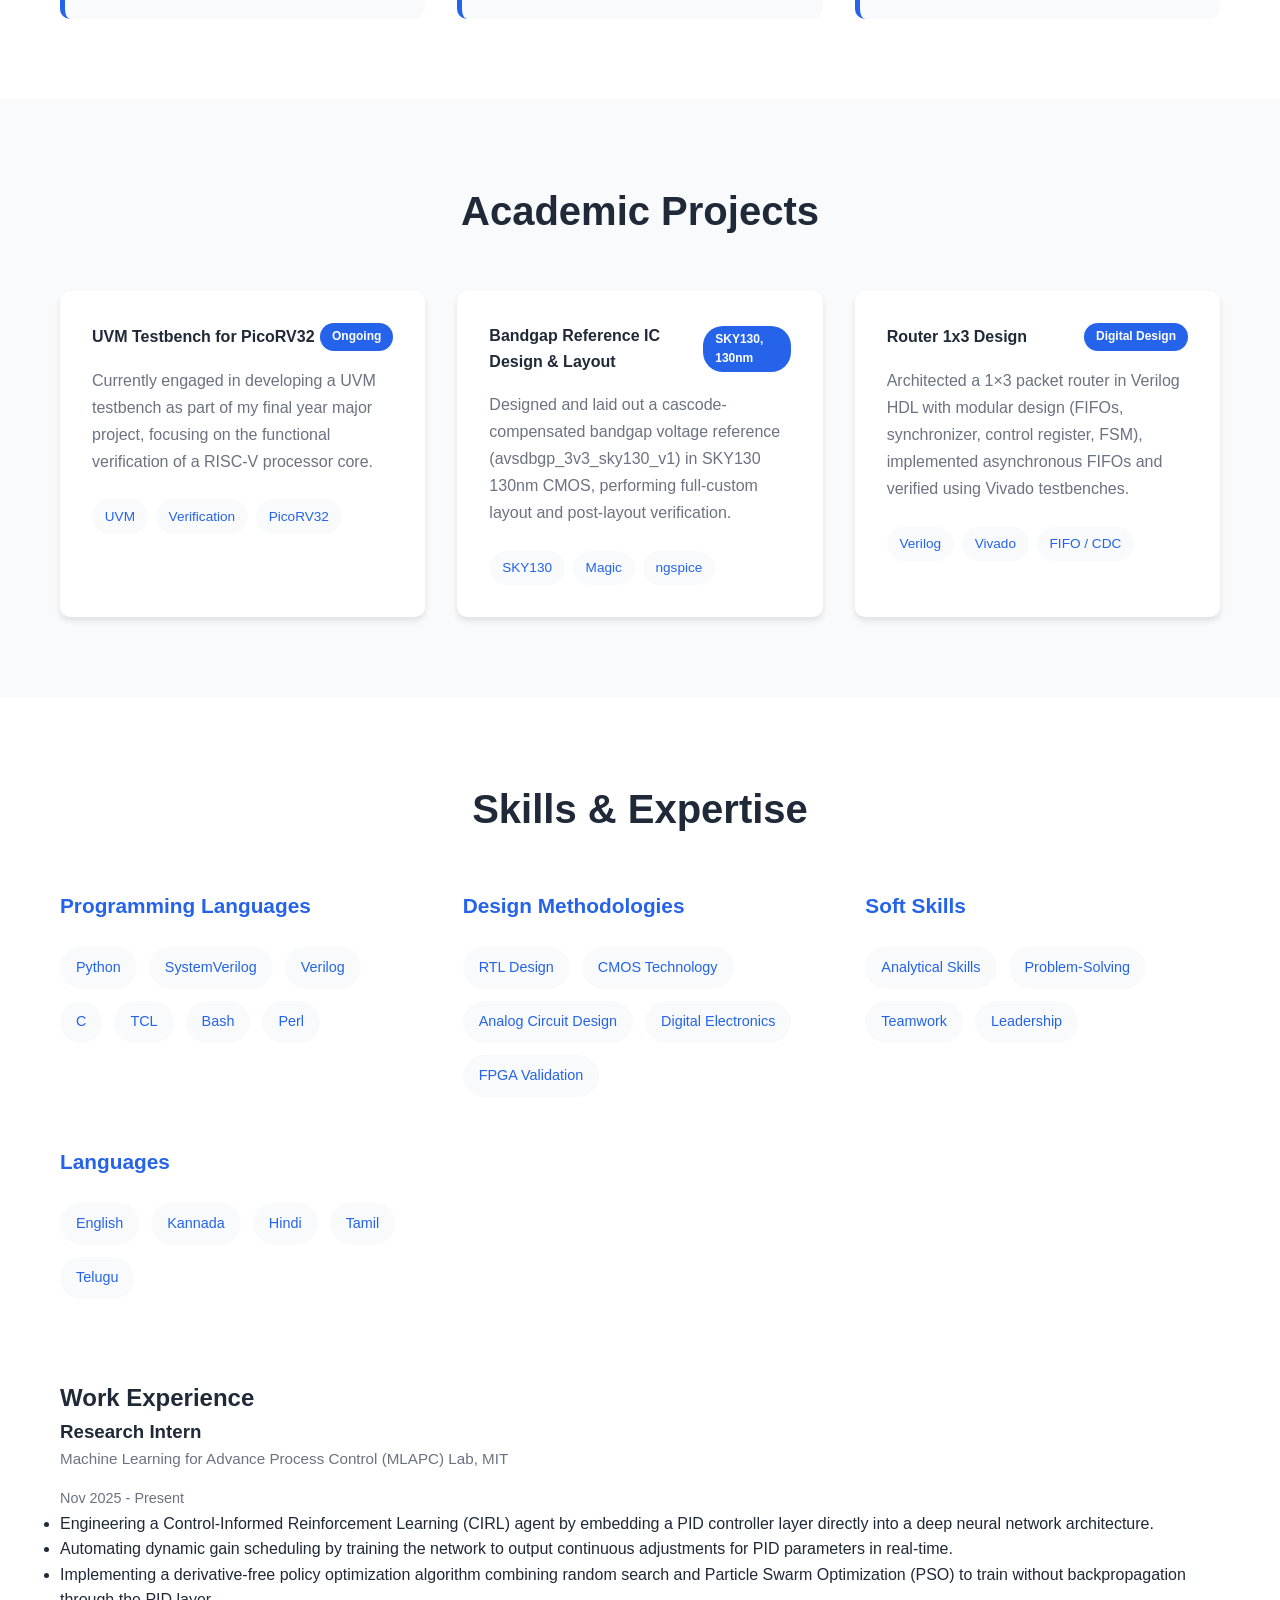
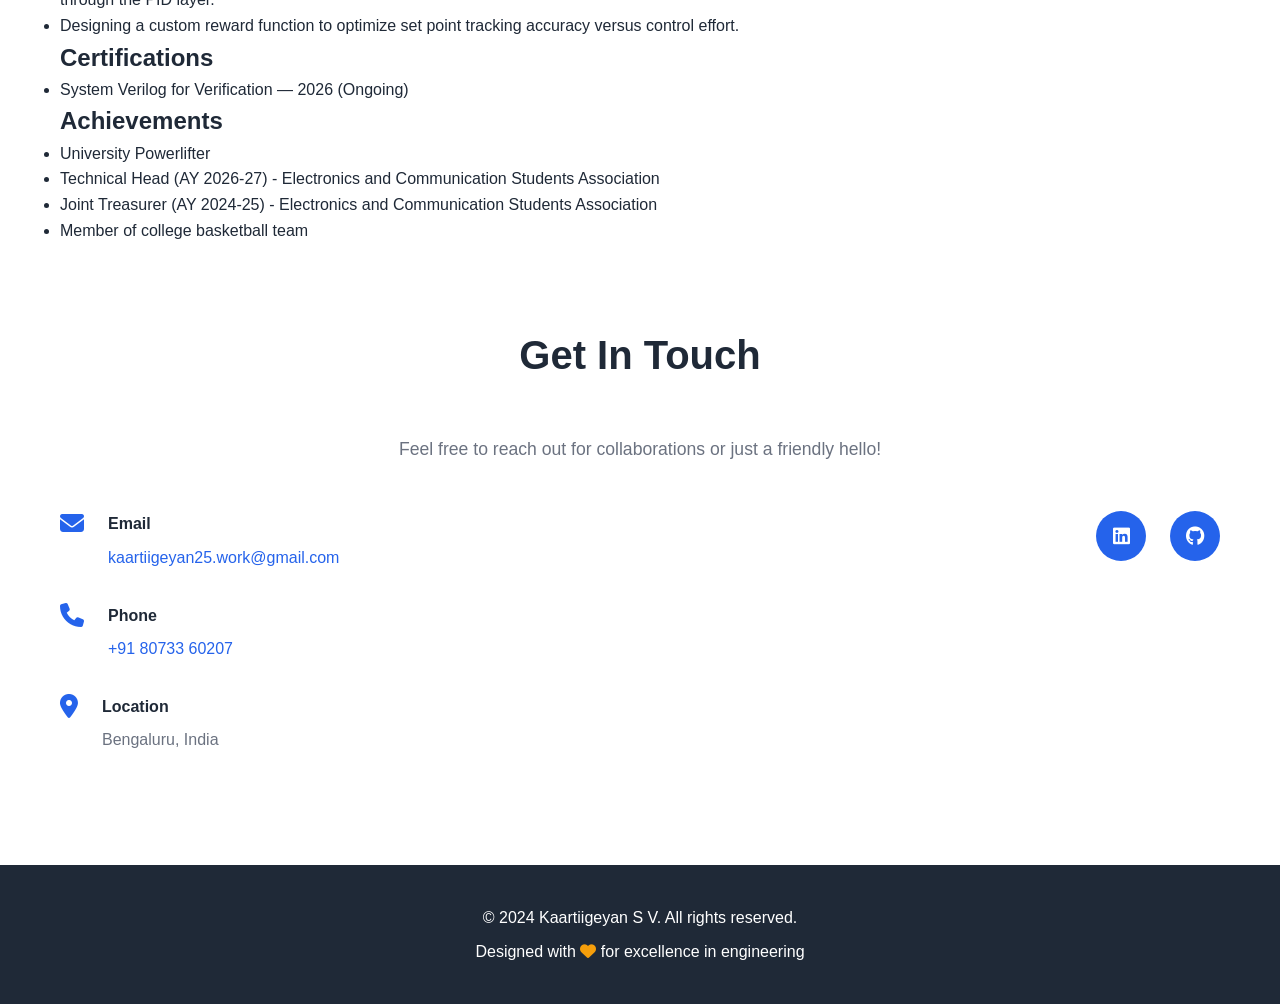
==== commit 5fe85433: "Auto-save: update index.html" ====
--- a/index.html
+++ b/index.html
@@ -95,9 +95,9 @@
                     <div class="education-header">
                         <h3>10th Grade (ICSE)</h3>
                         <p class="institution">St. Francis De Sales Public School</p>
-                        <p>Aggregate: 90.6%</p>
                     </div>
                     <p class="year">2009 - 2021</p>
+                    <p>Aggregate: 90.6%</p>
                 </div>
             </div>
         </div>
